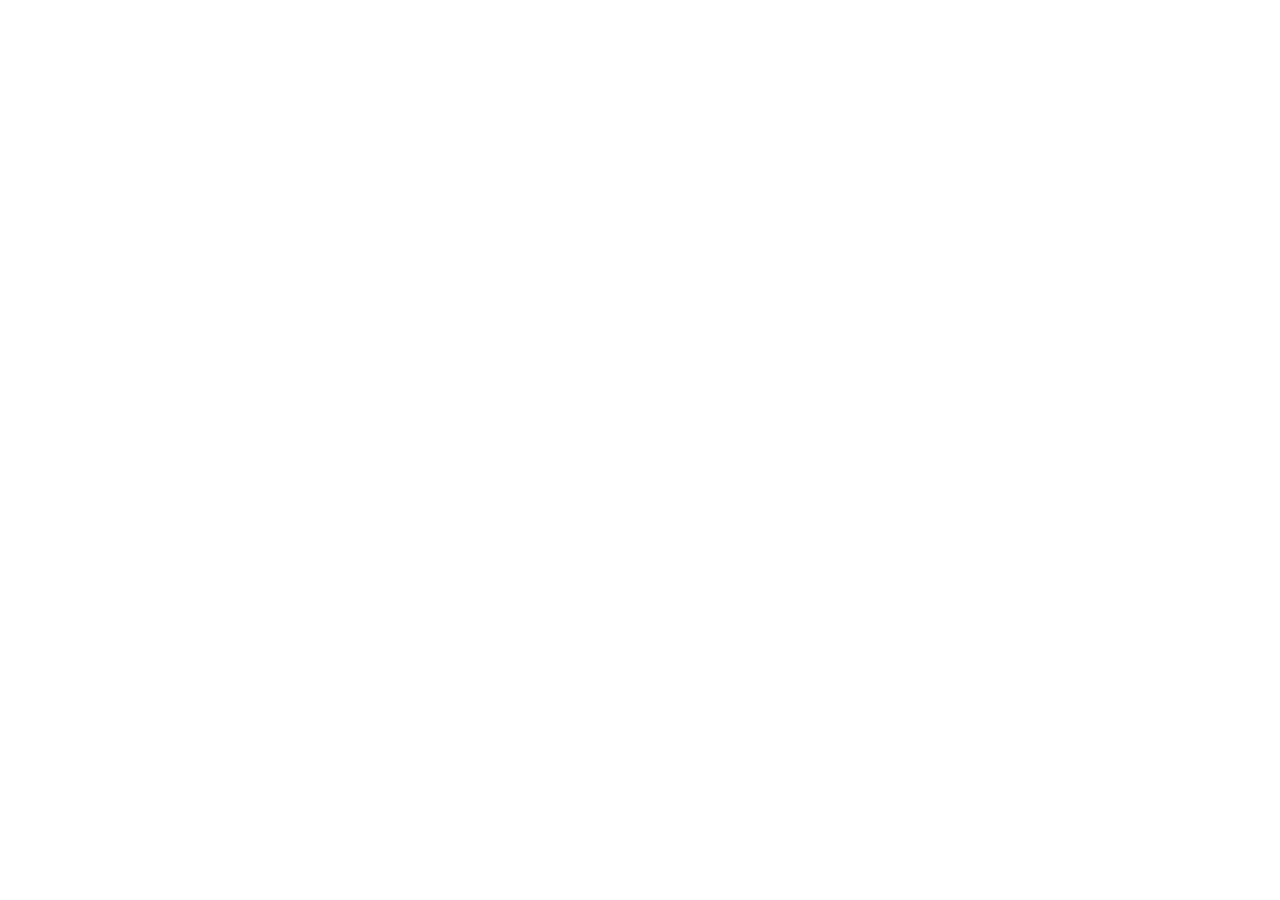
==== index.html @ 61d3e79f "index" ====
<!DOCTYPE html>
<html lang="en">
<head>
    <meta charset="UTF-8">
    <meta name="viewport" content="width=device-width, initial-scale=1.0">
    <title>Document</title>
    <link rel="stylesheet" href="./css/index.css">
</head>
<body>
    <script src="./js/index.js"></script>
</body>
</html>
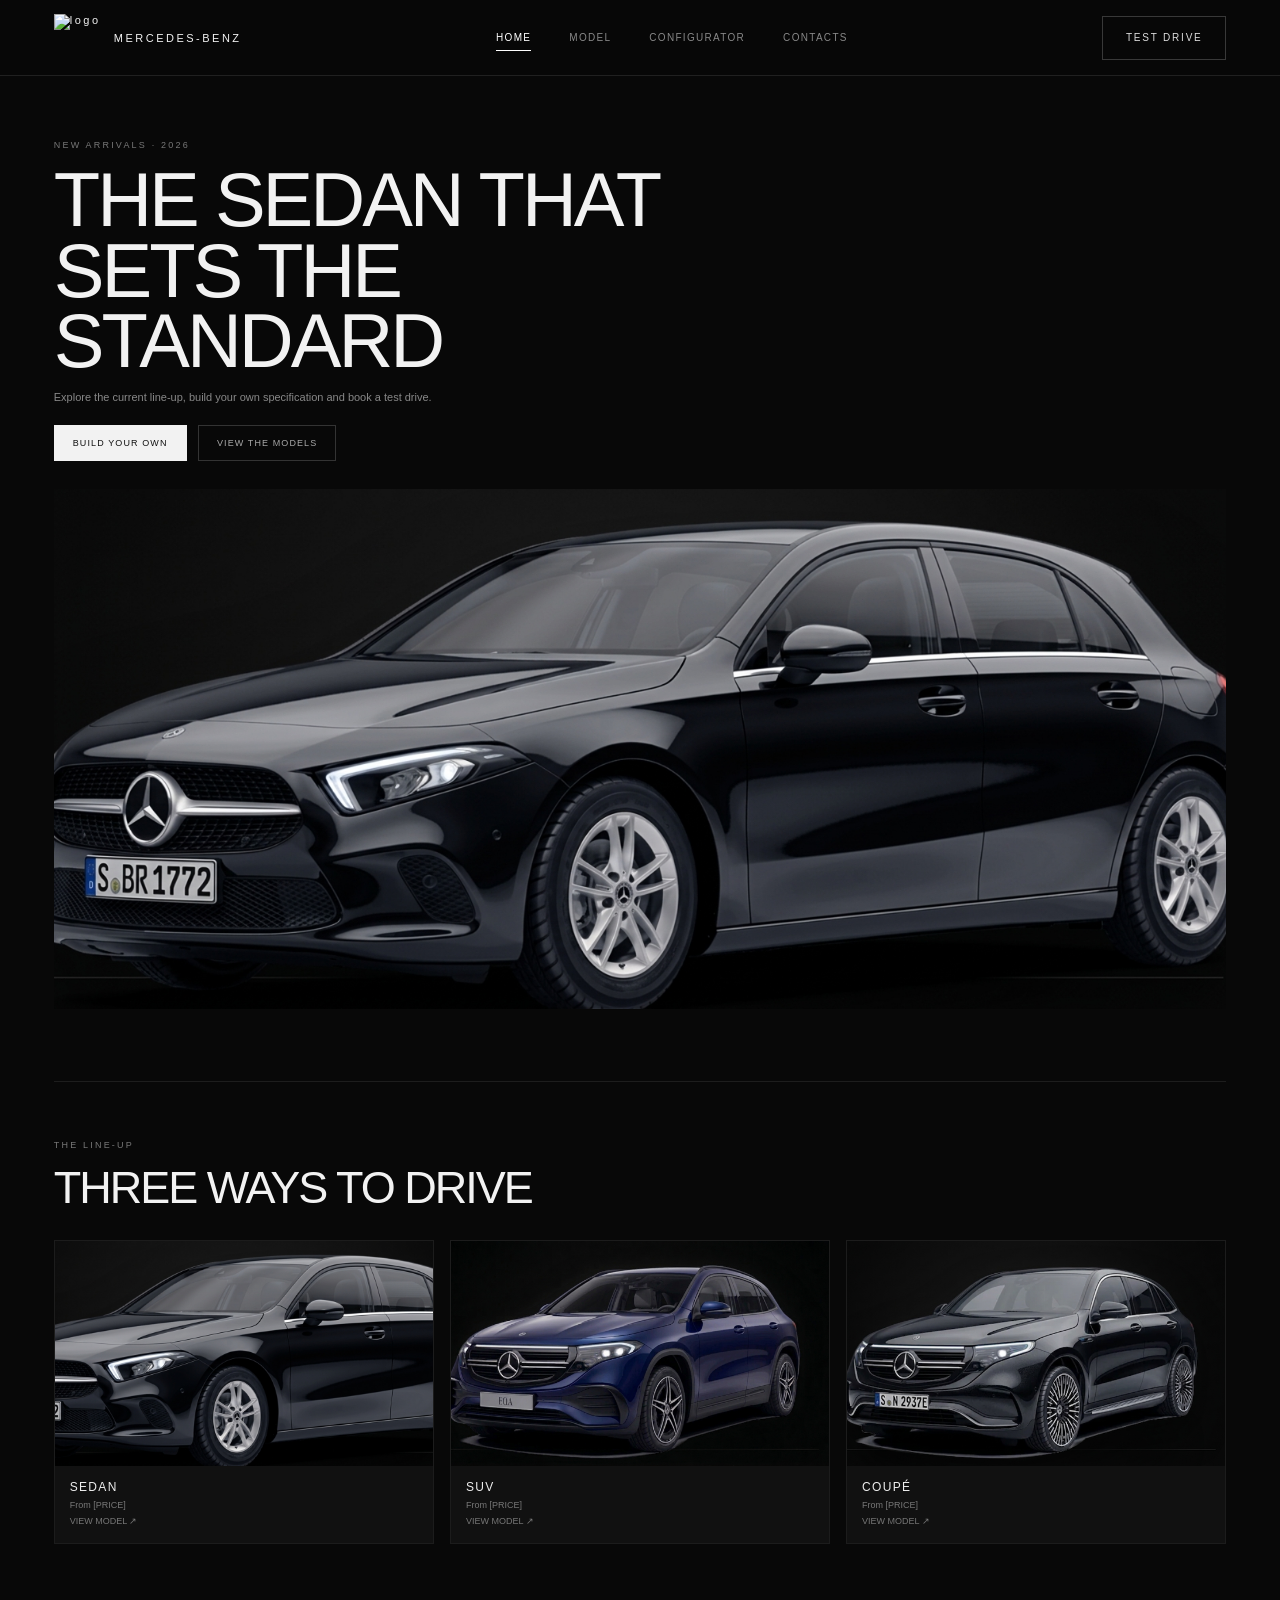
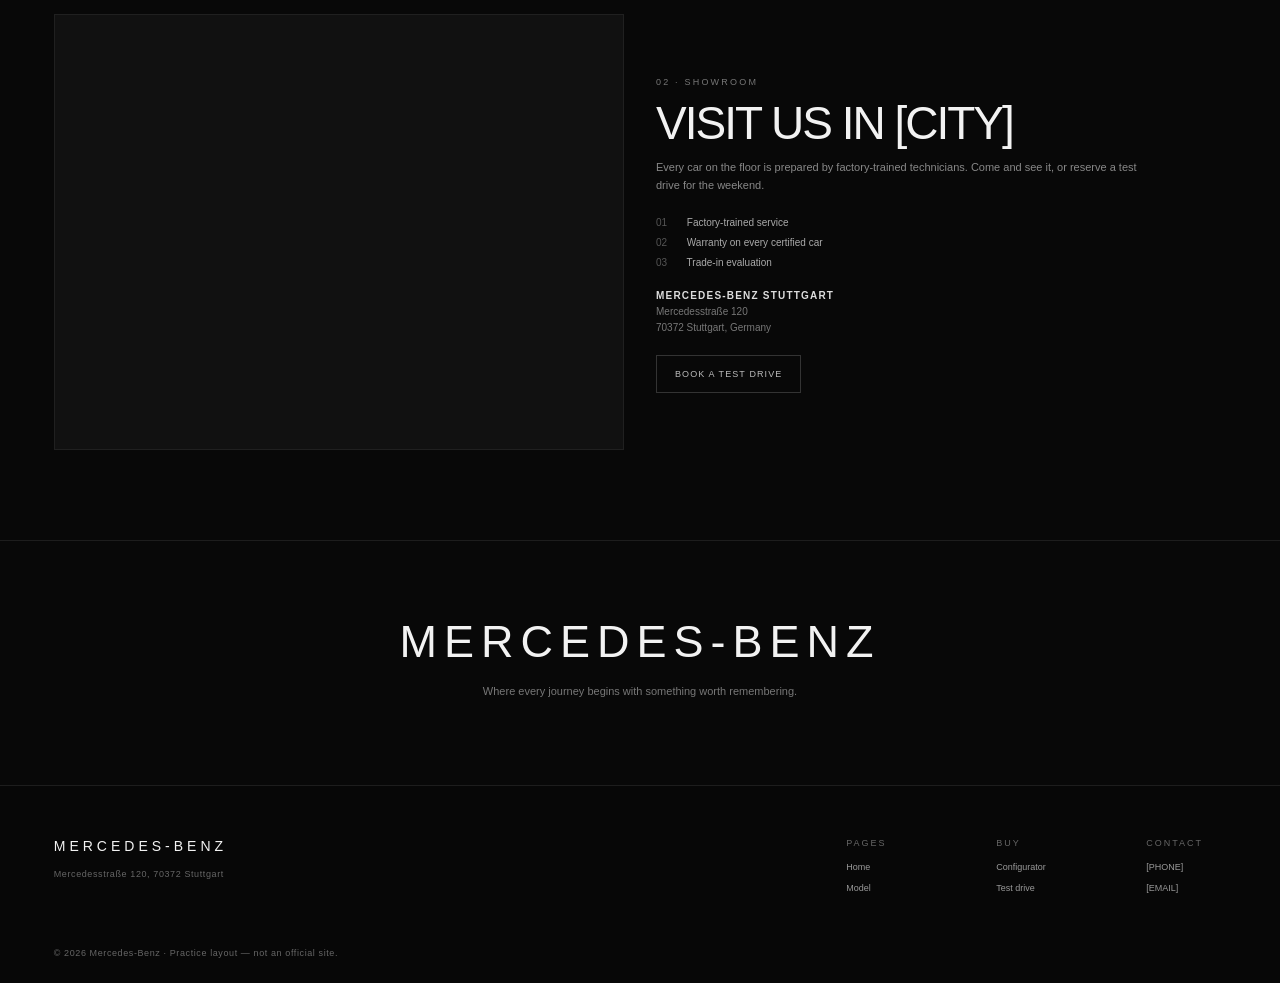
==== commit ca30fd6d: "indedxTeamA" ====
--- a/index.html
+++ b/index.html
@@ -3,10 +3,537 @@
 <head>
     <meta charset="UTF-8">
     <meta name="viewport" content="width=device-width, initial-scale=1.0">
-    <title>Document</title>
-    <link rel="stylesheet" href="./css/index.css">
+
+    <title>Mercedes-Benz</title>
+
+    <link rel="icon" type="image/png" href="https://encrypted-tbn0.gstatic.com/images?q=tbn:ANd9GcQ_0qBZBp1Pb46J7p6FVdxgf9jtgiEcaFW9gLx5gU-bNA&s=10л">
+
+    <link rel="stylesheet" href="css/index.css">
 </head>
+
 <body>
-    <script src="./js/index.js"></script>
+
+<header class="site-header">
+
+    <a href="index.html" class="logo">
+        <!-- Если в configurator.html у тебя другой путь к логотипу,
+             поставь здесь ТОТ ЖЕ самый путь -->
+       <img 
+        src="https://encrypted-tbn0.gstatic.com/images?q=tbn:ANd9GcQ_0qBZBp1Pb46J7p6FVdxgf9jtgiEcaFW9gLx5gU-bNA&s=10л"
+        alt="logo" 
+        class="Mercedes_logo_nav">
+        <span>MERCEDES-BENZ</span>
+    </a>
+
+    <nav class="navigation">
+        <a href="index.html" class="active">HOME</a>
+        <a href="cars.html">MODEL</a>
+        <a href="configurator.html">CONFIGURATOR</a>
+        <a href="contacts.html">CONTACTS</a>
+    </nav>
+
+    <button class="test-drive-button" id="openTestDrive">
+        TEST DRIVE
+    </button>
+
+</header>
+
+
+<main>
+
+    <!-- HERO -->
+    <section class="hero reveal">
+
+        <div class="hero-content">
+
+            <span class="eyebrow">
+                NEW ARRIVALS · 2026
+            </span>
+
+            <h1>
+                THE SEDAN THAT SETS THE STANDARD
+            </h1>
+
+            <p>
+                Explore the current line-up, build your own specification
+                and book a test drive.
+            </p>
+
+            <div class="hero-buttons">
+
+                <a href="configurator.html" class="primary-button">
+                    BUILD YOUR OWN
+                </a>
+
+                <a href="cars.html" class="secondary-button">
+                    VIEW THE MODELS
+                </a>
+
+            </div>
+
+        </div>
+
+
+        <div class="hero-image image-reveal">
+
+            <img
+                src="public/photos/A class/250e_black.jpg"
+                alt="Mercedes-Benz A 250 e"
+            >
+
+        </div>
+
+    </section>
+
+
+
+    <!-- THREE WAYS -->
+    <section class="drive-section">
+
+        <div class="section-heading reveal">
+
+            <span class="eyebrow">
+                THE LINE-UP
+            </span>
+
+            <h2>
+                THREE WAYS TO DRIVE
+            </h2>
+
+        </div>
+
+
+        <div class="drive-grid">
+
+
+            <a href="cars.html" class="drive-card reveal">
+
+                <div class="drive-image">
+                    <img
+                        src="public/photos/A class/250e_black.jpg"
+                        alt="Sedan"
+                    >
+                </div>
+
+                <div class="drive-info">
+
+                    <span class="drive-type">
+                        SEDAN
+                    </span>
+
+                    <span>
+                        From [PRICE]
+                    </span>
+
+                    <span>
+                        VIEW MODEL ↗
+                    </span>
+
+                </div>
+
+            </a>
+
+
+
+            <a href="cars.html" class="drive-card reveal">
+
+                <div class="drive-image">
+                    <img
+                        src="public/photos/EQA/eqa_blue.jpg"
+                        alt="SUV"
+                    >
+                </div>
+
+                <div class="drive-info">
+
+                    <span class="drive-type">
+                        SUV
+                    </span>
+
+                    <span>
+                        From [PRICE]
+                    </span>
+
+                    <span>
+                        VIEW MODEL ↗
+                    </span>
+
+                </div>
+
+            </a>
+
+
+
+            <a href="cars.html" class="drive-card reveal">
+
+                <div class="drive-image">
+                    <img
+                        src="public/photos/EQC/eqc_black.jpg"
+                        alt="Coupe"
+                    >
+                </div>
+
+                <div class="drive-info">
+
+                    <span class="drive-type">
+                        COUPÉ
+                    </span>
+
+                    <span>
+                        From [PRICE]
+                    </span>
+
+                    <span>
+                        VIEW MODEL ↗
+                    </span>
+
+                </div>
+
+            </a>
+
+        </div>
+
+    </section>
+
+
+
+    <!-- LOCATION -->
+    <section class="location-section reveal">
+
+        <div class="showroom-map">
+            <iframe
+                src="https://www.google.com/maps?q=Mercedes-Benz+Stuttgart,+Mercedesstraße+120,+70372+Stuttgart,+Germany&output=embed"
+                loading="lazy"
+                allowfullscreen
+                referrerpolicy="no-referrer-when-downgrade">
+            </iframe>
+        </div>
+
+
+        <div class="location-content">
+
+            <span class="eyebrow">
+                02 · SHOWROOM
+            </span>
+
+            <h2>
+                VISIT US IN [CITY]
+            </h2>
+
+            <p>
+                Every car on the floor is prepared by factory-trained
+                technicians. Come and see it, or reserve a test drive
+                for the weekend.
+            </p>
+
+
+            <div class="location-details">
+
+                <div>
+                    <span>01</span>
+                    Factory-trained service
+                </div>
+
+                <div>
+                    <span>02</span>
+                    Warranty on every certified car
+                </div>
+
+                <div>
+                    <span>03</span>
+                    Trade-in evaluation
+                </div>
+
+            </div>
+
+
+            <div class="location-address">
+
+                <strong>
+                    MERCEDES-BENZ STUTTGART
+                </strong>
+
+                <span>
+                    Mercedesstraße 120
+                </span>
+
+                <span>
+                    70372 Stuttgart, Germany
+                </span>
+
+            </div>
+
+
+            <button
+                class="outline-button"
+                id="locationTestDrive"
+            >
+                BOOK A TEST DRIVE
+            </button>
+
+        </div>
+
+    </section>
+
+
+
+    <!-- FINAL BRAND BLOCK -->
+    <section class="brand-statement reveal">
+ 
+        <span class="brand-name">
+            MERCEDES-BENZ
+        </span>
+
+        <p>
+            Where every journey begins with something worth remembering.
+        </p>
+
+    </section>
+
+</main>
+
+
+
+<!-- FOOTER -->
+
+<footer class="site-footer">
+
+    <div class="footer-main">
+
+
+        <div class="footer-brand">
+
+            <div class="footer-title">
+                MERCEDES-BENZ
+            </div>
+
+            <div class="footer-address">
+                Mercedesstraße 120, 70372 Stuttgart
+            </div>
+
+        </div>
+
+
+
+        <div class="footer-columns">
+
+
+            <div class="footer-column">
+
+                <span class="footer-heading">
+                    PAGES
+                </span>
+
+                <a href="index.html">
+                    Home
+                </a>
+
+                <a href="cars.html">
+                    Model
+                </a>
+
+            </div>
+
+
+
+            <div class="footer-column">
+
+                <span class="footer-heading">
+                    BUY
+                </span>
+
+                <a href="configurator.html">
+                    Configurator
+                </a>
+
+                <a href="#" class="footer-test-drive">
+                    Test drive
+                </a>
+
+            </div>
+
+
+
+            <div class="footer-column">
+
+                <span class="footer-heading">
+                    CONTACT
+                </span>
+
+                <a href="tel:+49711170">
+                    [PHONE]
+                </a>
+
+                <a href="mailto:dialog.mb@mercedes-benz.com">
+                    [EMAIL]
+                </a>
+
+            </div>
+
+
+        </div>
+
+    </div>
+
+
+    <div class="footer-bottom">
+
+        © 2026 Mercedes-Benz · Practice layout — not an official site.
+
+    </div>
+
+</footer>
+
+
+
+<!-- TEST DRIVE MODAL -->
+
+<div
+    class="test-drive-overlay"
+    id="testDriveModal"
+    aria-hidden="true"
+>
+
+    <div class="test-drive-modal">
+
+        <button
+            class="test-drive-close"
+            id="closeTestDrive"
+            aria-label="Close"
+        >
+            ×
+        </button>
+
+
+        <span class="modal-eyebrow">
+            MEET YOUR NEXT DRIVE
+        </span>
+
+
+        <h2>
+            BOOK A TEST DRIVE
+        </h2>
+
+
+        <p class="modal-description">
+            Choose a model and your preferred day.
+        </p>
+
+
+        <div class="demo-note">
+
+            Demo form — your details are not sent,
+            and no appointment is booked.
+
+        </div>
+
+
+        <form id="testDriveForm">
+
+
+            <label>
+
+                <span>
+                    Full name
+                </span>
+
+                <input
+                    type="text"
+                    placeholder="Your name"
+                    required
+                >
+
+            </label>
+
+
+
+            <label>
+
+                <span>
+                    Email
+                </span>
+
+                <input
+                    type="email"
+                    placeholder="you@example.com"
+                    required
+                >
+
+            </label>
+
+
+
+            <div class="modal-row">
+
+
+                <label>
+
+                    <span>
+                        Model
+                    </span>
+
+                    <select>
+
+                        <option>
+                            A 250 e
+                        </option>
+
+                        <option>
+                            C-Class
+                        </option>
+
+                        <option>
+                            EQA
+                        </option>
+
+                        <option>
+                            EQC
+                        </option>
+
+                        <option>
+                            EQS
+                        </option>
+
+                    </select>
+
+                </label>
+
+
+
+                <label>
+
+                    <span>
+                        Preferred date
+                    </span>
+
+                    <input
+                        type="date"
+                        required
+                    >
+
+                </label>
+
+
+            </div>
+
+
+            <button
+                class="review-button"
+                type="submit"
+            >
+                REVIEW REQUEST
+            </button>
+
+
+        </form>
+
+    </div>
+
+</div>
+
+
+
+<script src="js/index.js"></script>
+
 </body>
 </html>
--- a/css/index.css
+++ b/css/index.css
@@ -0,0 +1,1146 @@
+* {
+    box-sizing: border-box;
+}
+
+html {
+    scroll-behavior: smooth;
+}
+
+body {
+    margin: 0;
+
+    background: #080808;
+    color: #f2f2f2;
+
+    font-family: Arial, Helvetica, sans-serif;
+}
+
+a {
+    color: inherit;
+    text-decoration: none;
+}
+
+button,
+input,
+select {
+    font: inherit;
+}
+
+
+/* =========================
+   HEADER
+========================= */
+
+.site-header {
+
+    height: 76px;
+
+    padding: 0 4.2vw;
+
+    display: flex;
+    align-items: center;
+    justify-content: space-between;
+
+    border-bottom: 1px solid #202020;
+
+    position: sticky;
+    top: 0;
+
+    z-index: 50;
+
+    background: rgba(8, 8, 8, .94);
+
+    backdrop-filter: blur(10px);
+}
+
+
+.logo img {
+
+    width: 48px;
+    height: 48px;
+
+    object-fit: contain;
+}
+.logo {
+    display: flex;
+    align-items: center;
+    gap: 12px;
+
+    font-size: 11px;
+    letter-spacing: 2.5px;
+    font-weight: 500;
+}
+
+
+.navigation {
+
+    display: flex;
+
+    gap: 38px;
+}
+
+
+.navigation a {
+
+    position: relative;
+
+    color: #888;
+
+    font-size: 10px;
+
+    letter-spacing: 1.3px;
+
+    transition:
+        color .3s ease;
+}
+
+
+.navigation a::after {
+
+    content: "";
+
+    position: absolute;
+
+    left: 0;
+
+    bottom: -8px;
+
+    width: 0;
+
+    height: 1px;
+
+    background: #fff;
+
+    transition:
+        width .3s ease;
+}
+
+
+.navigation a:hover,
+.navigation a.active {
+
+    color: #fff;
+}
+
+
+.navigation a:hover::after,
+.navigation a.active::after {
+
+    width: 100%;
+}
+
+
+.test-drive-button {
+
+    min-width: 124px;
+
+    height: 44px;
+
+    padding: 0 20px;
+
+    color: #ddd;
+
+    background: transparent;
+
+    border: 1px solid #383838;
+
+    font-size: 10px;
+
+    letter-spacing: 1.8px;
+
+    cursor: pointer;
+
+    transition:
+        background .3s ease,
+        border-color .3s ease;
+}
+
+
+.test-drive-button:hover {
+
+    background: #151515;
+
+    border-color: #777;
+}
+
+
+
+/* =========================
+   GENERAL
+========================= */
+
+.eyebrow {
+
+    color: #777;
+
+    font-size: 9px;
+
+    letter-spacing: 2.2px;
+}
+
+
+.primary-button,
+.secondary-button {
+
+    display: inline-flex;
+
+    align-items: center;
+    justify-content: center;
+
+    height: 36px;
+
+    padding: 0 18px;
+
+    font-size: 9px;
+
+    letter-spacing: 1.1px;
+
+    transition:
+        background .3s ease,
+        color .3s ease,
+        border-color .3s ease,
+        transform .3s ease;
+}
+
+
+.primary-button {
+
+    background: #f2f2f2;
+
+    color: #111;
+
+    border: 1px solid #f2f2f2;
+}
+
+
+.primary-button:hover {
+
+    background: transparent;
+
+    color: #fff;
+
+    transform: translateY(-2px);
+}
+
+
+.secondary-button {
+
+    margin-left: 7px;
+
+    color: #aaa;
+
+    border: 1px solid #333;
+}
+
+
+.secondary-button:hover {
+
+    color: #fff;
+
+    border-color: #777;
+
+    transform: translateY(-2px);
+}
+
+
+
+/* =========================
+   HERO
+========================= */
+
+.hero {
+
+    width: 91.6%;
+
+    margin: 0 auto;
+
+    padding: 58px 0 72px;
+}
+
+
+.hero-content {
+
+    max-width: 650px;
+
+    margin-bottom: 28px;
+}
+
+
+.hero h1 {
+
+    max-width: 680px;
+
+    margin: 13px 0 12px;
+
+    font-size: clamp(42px, 6vw, 76px);
+
+    line-height: .93;
+
+    font-weight: 300;
+
+    letter-spacing: -3px;
+}
+
+
+.hero p {
+
+    max-width: 500px;
+
+    margin-bottom: 18px;
+
+    color: #888;
+
+    font-size: 11px;
+
+    line-height: 1.6;
+}
+
+
+.hero-image {
+
+    width: 100%;
+
+    height: min(43vw, 520px);
+
+    min-height: 280px;
+
+    overflow: hidden;
+
+    background: #151515;
+}
+
+
+.hero-image img {
+
+    width: 100%;
+    height: 100%;
+
+    object-fit: cover;
+
+    display: block;
+
+    transition:
+        transform 1.2s cubic-bezier(.2, .7, .2, 1);
+}
+
+
+.hero-image:hover img {
+
+    transform: scale(1.025);
+}
+
+
+
+/* =========================
+   THREE WAYS
+========================= */
+
+.drive-section {
+
+    width: 91.6%;
+
+    margin: 0 auto;
+
+    padding: 52px 0 70px;
+
+    border-top: 1px solid #1d1d1d;
+}
+
+
+.section-heading {
+
+    margin-bottom: 26px;
+}
+
+
+.section-heading h2 {
+
+    margin: 10px 0 0;
+
+    font-size: clamp(28px, 4vw, 45px);
+
+    font-weight: 300;
+
+    letter-spacing: -2px;
+}
+
+
+.drive-grid {
+
+    display: grid;
+
+    grid-template-columns:
+        repeat(3, 1fr);
+
+    gap: 16px;
+}
+
+
+.drive-card {
+
+    background: #111;
+
+    border: 1px solid #1c1c1c;
+
+    transition:
+        border-color .35s ease,
+        transform .35s ease;
+}
+
+
+.drive-card:hover {
+
+    border-color: #444;
+
+    transform: translateY(-4px);
+}
+
+
+.drive-image {
+
+    height: 225px;
+
+    overflow: hidden;
+
+    background: #151515;
+}
+
+
+.drive-image img {
+
+    width: 100%;
+    height: 100%;
+
+    object-fit: cover;
+
+    transition:
+        transform .8s cubic-bezier(.2, .7, .2, 1);
+}
+
+
+.drive-card:hover .drive-image img {
+
+    transform: scale(1.045);
+}
+
+
+.drive-info {
+
+    padding: 14px 15px 17px;
+
+    display: flex;
+
+    flex-direction: column;
+
+    gap: 6px;
+
+    color: #777;
+
+    font-size: 9px;
+}
+
+
+.drive-type {
+
+    color: #eee;
+
+    font-size: 12px;
+
+    letter-spacing: 1.3px;
+}
+
+
+
+/* =========================
+   LOCATION
+========================= */
+
+.location-section {
+
+    width: 91.6%;
+
+    margin: 0 auto;
+
+    padding: 0 0 90px;
+
+    display: grid;
+
+    grid-template-columns:
+        1fr 1fr;
+
+    gap: 32px;
+
+    align-items: center;
+}
+
+
+.location-image {
+
+    height: 370px;
+
+    overflow: hidden;
+
+    background: #151515;
+}
+
+
+.location-image img {
+
+    width: 100%;
+    height: 100%;
+
+    object-fit: cover;
+
+    transition:
+        transform 1s cubic-bezier(.2, .7, .2, 1);
+}
+
+
+.location-image:hover img {
+
+    transform: scale(1.025);
+}
+
+
+.location-content {
+
+    padding: 15px 0;
+}
+
+
+.location-content h2 {
+
+    margin: 13px 0;
+
+    font-size: clamp(30px, 4vw, 46px);
+
+    line-height: .95;
+
+    font-weight: 300;
+
+    letter-spacing: -2px;
+}
+
+
+.location-content p {
+
+    max-width: 500px;
+
+    color: #888;
+
+    font-size: 11px;
+
+    line-height: 1.65;
+}
+
+
+.location-details {
+
+    margin: 22px 0;
+
+    display: flex;
+
+    flex-direction: column;
+
+    gap: 9px;
+
+    color: #aaa;
+
+    font-size: 10px;
+}
+
+
+.location-details span {
+
+    display: inline-block;
+
+    width: 28px;
+
+    color: #555;
+}
+
+
+.location-address {
+
+    display: flex;
+
+    flex-direction: column;
+
+    gap: 5px;
+
+    margin: 22px 0;
+
+    color: #777;
+
+    font-size: 10px;
+}
+
+
+.location-address strong {
+
+    color: #ddd;
+
+    font-size: 10px;
+
+    letter-spacing: 1.2px;
+}
+
+
+.outline-button {
+
+    height: 38px;
+
+    padding: 0 18px;
+
+    color: #bbb;
+
+    background: transparent;
+
+    border: 1px solid #333;
+
+    font-size: 9px;
+
+    letter-spacing: 1.1px;
+
+    cursor: pointer;
+
+    transition:
+        color .3s ease,
+        border-color .3s ease,
+        transform .3s ease;
+}
+
+
+.outline-button:hover {
+
+    color: #fff;
+
+    border-color: #777;
+
+    transform: translateY(-2px);
+}
+
+
+
+/* =========================
+   FINAL BRAND
+========================= */
+
+.brand-statement {
+
+    padding: 75px 20px 85px;
+
+    text-align: center;
+
+    border-top: 1px solid #1d1d1d;
+
+    border-bottom: 1px solid #1d1d1d;
+}
+
+
+.brand-name {
+
+    display: block;
+
+    font-size: clamp(25px, 4vw, 45px);
+
+    letter-spacing: 7px;
+
+    font-weight: 300;
+}
+
+
+.brand-statement p {
+
+    max-width: 520px;
+
+    margin: 15px auto 0;
+
+    color: #777;
+
+    font-size: 11px;
+
+    line-height: 1.6;
+}
+
+
+
+/* =========================
+   FOOTER
+========================= */
+
+.site-footer {
+
+    padding: 52px 4.2vw 25px;
+
+    background: #070707;
+}
+
+
+.footer-main {
+
+    display: flex;
+
+    justify-content: space-between;
+
+    gap: 50px;
+}
+
+
+.footer-title {
+
+    margin-bottom: 15px;
+
+    font-size: 14px;
+
+    letter-spacing: 4px;
+}
+
+
+.footer-address,
+.footer-bottom {
+
+    color: #666;
+
+    font-size: 9px;
+
+    letter-spacing: .6px;
+}
+
+
+.footer-columns {
+
+    display: flex;
+
+    gap: 70px;
+}
+
+
+.footer-column {
+
+    display: flex;
+
+    flex-direction: column;
+
+    gap: 11px;
+
+    min-width: 80px;
+}
+
+
+.footer-heading {
+
+    margin-bottom: 3px;
+
+    color: #666;
+
+    font-size: 9px;
+
+    letter-spacing: 2px;
+}
+
+
+.footer-column a {
+
+    color: #999;
+
+    font-size: 9px;
+
+    transition:
+        color .25s ease;
+}
+
+
+.footer-column a:hover {
+
+    color: #fff;
+}
+
+
+.footer-bottom {
+
+    margin-top: 55px;
+}
+
+
+
+/* =========================
+   REVEAL ANIMATION
+========================= */
+
+.reveal {
+
+    opacity: 0;
+
+    transform: translateY(28px);
+
+    transition:
+        opacity .8s ease,
+        transform .9s cubic-bezier(.2, .7, .2, 1);
+}
+
+
+.reveal.visible {
+
+    opacity: 1;
+
+    transform: translateY(0);
+}
+
+
+.image-reveal {
+
+    opacity: 0;
+
+    transform:
+        translateY(30px)
+        scale(.985);
+
+    transition:
+        opacity 1s ease,
+        transform 1.1s cubic-bezier(.2, .7, .2, 1);
+}
+
+
+.image-reveal.visible {
+
+    opacity: 1;
+
+    transform:
+        translateY(0)
+        scale(1);
+}
+
+
+
+/* =========================
+   TEST DRIVE MODAL
+========================= */
+
+.test-drive-overlay {
+
+    position: fixed;
+
+    inset: 0;
+
+    z-index: 1000;
+
+    display: flex;
+
+    align-items: center;
+    justify-content: center;
+
+    padding: 20px;
+
+    background: rgba(0, 0, 0, .72);
+
+    opacity: 0;
+
+    visibility: hidden;
+
+    pointer-events: none;
+
+    transition:
+        opacity .2s ease,
+        visibility .2s ease;
+}
+
+
+.test-drive-overlay.open {
+
+    opacity: 1;
+
+    visibility: visible;
+
+    pointer-events: auto;
+}
+
+
+.test-drive-modal {
+
+    position: relative;
+
+    width: min(520px, calc(100vw - 30px));
+
+    max-height: calc(100vh - 30px);
+
+    overflow-y: auto;
+
+    padding: 34px 38px 36px;
+
+    background: #111;
+
+    border: 1px solid #383838;
+
+    transform: scale(.96);
+
+    transition:
+        transform .2s ease;
+}
+
+
+.test-drive-overlay.open .test-drive-modal {
+
+    transform: scale(1);
+}
+
+
+.test-drive-close {
+
+    position: absolute;
+
+    top: 17px;
+    right: 17px;
+
+    width: 36px;
+    height: 36px;
+
+    color: #ddd;
+
+    background: transparent;
+
+    border: 1px solid #333;
+
+    font-size: 24px;
+
+    cursor: pointer;
+}
+
+
+.modal-eyebrow {
+
+    display: block;
+
+    margin: 18px 0 13px;
+
+    color: #888;
+
+    font-size: 9px;
+
+    letter-spacing: 2.3px;
+}
+
+
+.test-drive-modal h2 {
+
+    margin: 0 0 10px;
+
+    font-size: 40px;
+
+    line-height: .95;
+
+    font-weight: 300;
+
+    letter-spacing: -1.5px;
+}
+
+
+.modal-description {
+
+    color: #999;
+
+    font-size: 11px;
+
+    margin-bottom: 20px;
+}
+
+
+.demo-note {
+
+    margin-bottom: 20px;
+
+    padding: 11px 13px;
+
+    border-left: 2px solid #aaa;
+
+    background: #181818;
+
+    color: #999;
+
+    font-size: 10px;
+
+    line-height: 1.4;
+}
+
+
+.test-drive-modal form {
+
+    display: flex;
+
+    flex-direction: column;
+
+    gap: 15px;
+}
+
+
+.test-drive-modal label {
+
+    display: flex;
+
+    flex-direction: column;
+
+    gap: 6px;
+}
+
+
+.test-drive-modal label > span {
+
+    color: #eee;
+
+    font-size: 10px;
+}
+
+
+.test-drive-modal input,
+.test-drive-modal select {
+
+    width: 100%;
+
+    height: 44px;
+
+    padding: 0 12px;
+
+    color: #eee;
+
+    background: #171717;
+
+    border: 1px solid #3a3a3a;
+
+    outline: none;
+
+    font-size: 11px;
+}
+
+
+.modal-row {
+
+    display: grid;
+
+    grid-template-columns:
+        1fr 1fr;
+
+    gap: 14px;
+}
+
+
+.review-button {
+
+    width: 100%;
+
+    height: 48px;
+
+    margin-top: 2px;
+
+    border: 0;
+
+    color: #111;
+
+    background: #f1f1f1;
+
+    font-size: 9px;
+
+    letter-spacing: 1.6px;
+
+    cursor: pointer;
+
+    transition:
+        background .25s ease,
+        transform .25s ease;
+}
+
+
+.review-button:hover {
+
+    background: #fff;
+
+    transform: translateY(-2px);
+}
+
+
+
+/* =========================
+   MOBILE
+========================= */
+
+@media (max-width: 750px) {
+
+    .navigation {
+
+        display: none;
+    }
+
+
+    .site-header {
+
+        padding: 0 20px;
+    }
+
+
+    .hero,
+    .drive-section,
+    .location-section {
+
+        width: calc(100% - 40px);
+    }
+
+
+    .drive-grid {
+
+        grid-template-columns: 1fr;
+    }
+
+
+    .location-section {
+
+        grid-template-columns: 1fr;
+    }
+
+
+    .location-image {
+
+        height: 280px;
+    }
+
+
+    .footer-main {
+
+        flex-direction: column;
+    }
+
+
+    .footer-columns {
+
+        gap: 30px;
+
+        flex-wrap: wrap;
+    }
+
+
+    .modal-row {
+
+        grid-template-columns: 1fr;
+    }
+
+
+    .test-drive-modal {
+
+        padding: 28px 24px;
+    }
+
+}
+.showroom-map {
+    width: 100%;
+    height: 100%;
+    min-height: 430px;
+    overflow: hidden;
+    background: #111;
+    border: 1px solid #202020;
+}
+
+.showroom-map iframe {
+    width: 100%;
+    height: 100%;
+    min-height: 430px;
+    border: 0;
+    filter: grayscale(100%) invert(90%) contrast(90%);
+}
